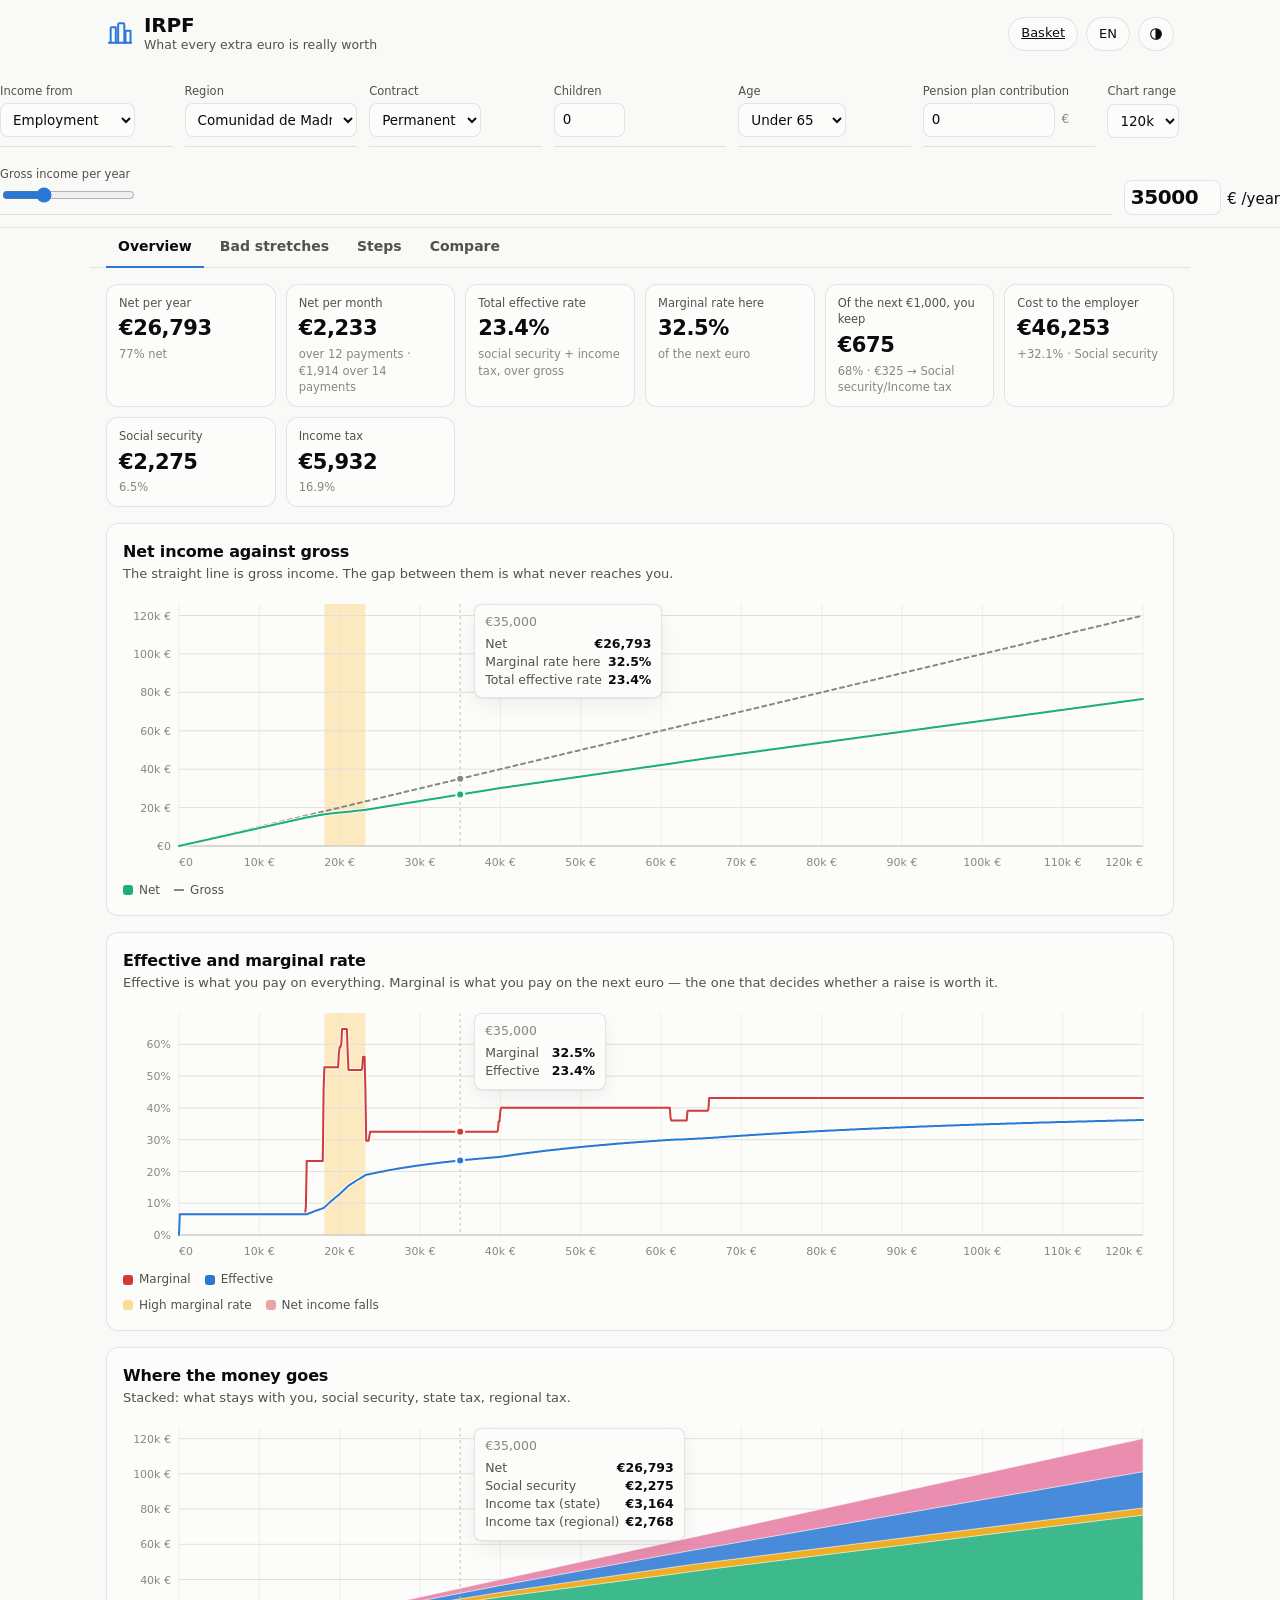
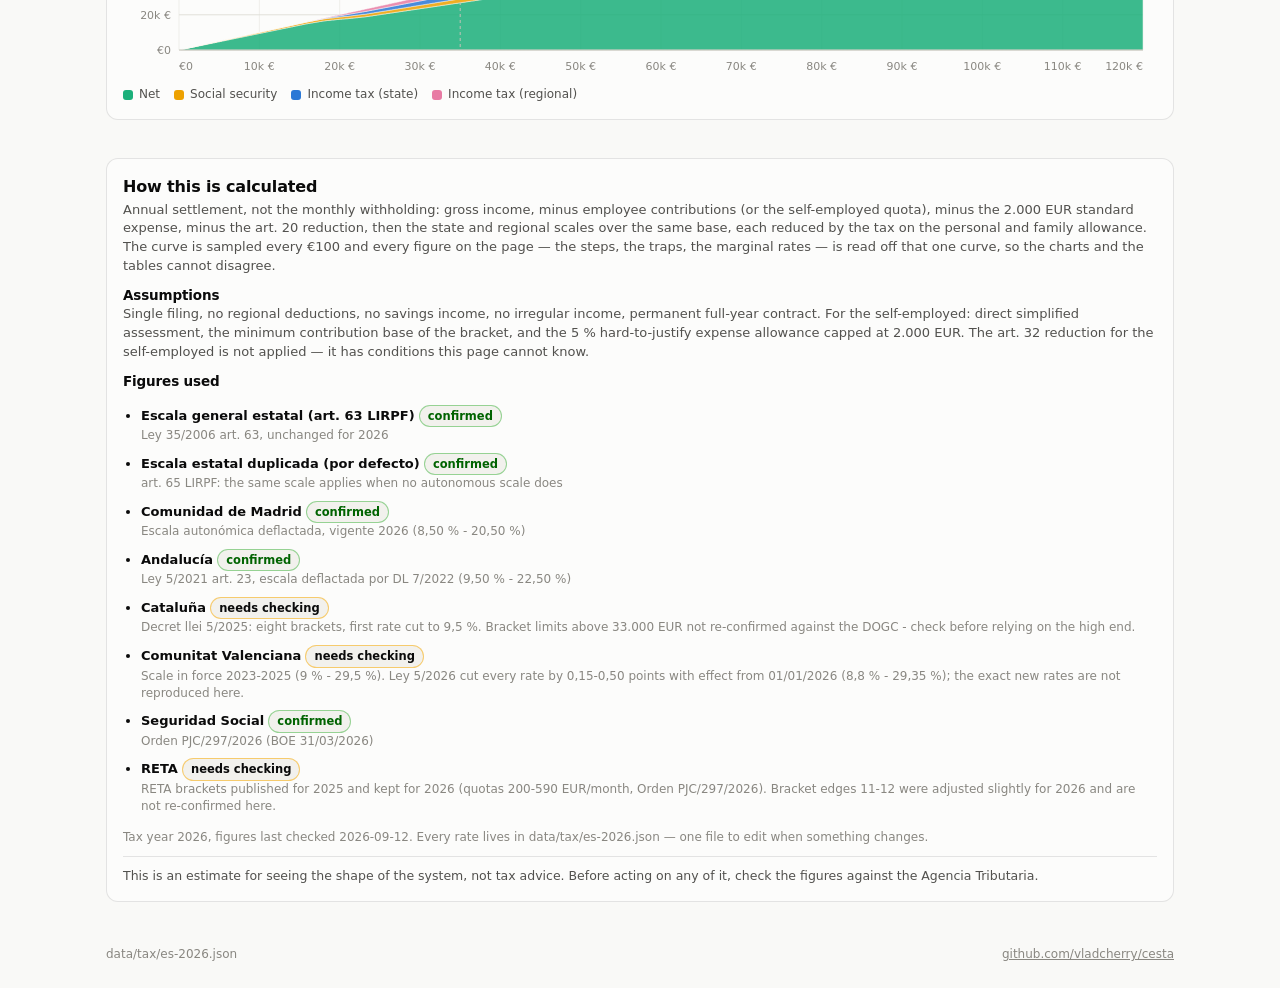
==== irpf.html @ 1f38d9d2 "IRPF: dashboard for what one more euro of income is worth Adds irpf.html next to the basket app: the" ====
<!doctype html>
<html lang="en" data-theme="">
<head>
<meta charset="utf-8">
<meta name="viewport" content="width=device-width, initial-scale=1, viewport-fit=cover">
<title>IRPF · Cesta</title>
<meta name="description" content="Spanish income tax by gross income: effective and marginal rates, the steps, and the stretches where earning more is barely worth it.">
<meta name="color-scheme" content="light dark">
<meta name="theme-color" content="#f9f9f7" media="(prefers-color-scheme: light)">
<meta name="theme-color" content="#0d0d0d" media="(prefers-color-scheme: dark)">
<link rel="icon" href="icons/icon.svg" type="image/svg+xml">
<link rel="stylesheet" href="css/app.css">
<link rel="stylesheet" href="css/irpf.css">
</head>
<body>

<header class="topbar">
  <div class="brand">
    <svg class="mark" viewBox="0 0 24 24" aria-hidden="true" focusable="false">
      <path d="M4 19.5V7.2a1 1 0 0 1 1-1h3.4v13.3M10.4 19.5V3.8a1 1 0 0 1 1-1h3.3a1 1 0 0 1 1 1v15.7M16.7 19.5v-9.2a1 1 0 0 1 1-1H21v10.2"/>
      <path d="M2.5 19.5h19"/>
    </svg>
    <div class="brand-text">
      <h1 data-i18n="tax.title">IRPF</h1>
      <p data-i18n="tax.tagline"></p>
    </div>
  </div>
  <div class="actions">
    <a class="chip" href="./" data-i18n="common.back">Cesta</a>
    <button type="button" id="lang-btn" class="chip" data-i18n-title="common.language">EN</button>
    <button type="button" id="theme-btn" class="chip icon" data-i18n-title="common.themeToggle" aria-label="Theme">
      <svg viewBox="0 0 24 24" aria-hidden="true" focusable="false"><circle cx="12" cy="12" r="8"/><path d="M12 4v16"/><path d="M12 4a8 8 0 0 1 0 16z" class="fill"/></svg>
    </button>
  </div>
</header>

<div class="controls">
  <div id="panel" class="panel"></div>
  <div id="cursor" class="cursor"></div>
</div>

<nav class="tabs" role="tablist" aria-label="Views">
  <button type="button" role="tab" class="tab" data-view="overview" aria-selected="true"></button>
  <button type="button" role="tab" class="tab" data-view="zones" aria-selected="false"></button>
  <button type="button" role="tab" class="tab" data-view="steps" aria-selected="false"></button>
  <button type="button" role="tab" class="tab" data-view="compare" aria-selected="false"></button>
</nav>

<main>
  <section id="view" class="view" role="tabpanel"></section>
  <section id="about" class="view about"></section>
</main>

<footer class="foot">
  <span>data/tax/es-2026.json</span>
  <a href="https://github.com/vladcherry/cesta" rel="noopener">github.com/vladcherry/cesta</a>
</footer>

<script src="js/irpf/i18n.js"></script>
<script src="js/irpf/engine.js"></script>
<script src="js/irpf/analysis.js"></script>
<script src="js/irpf/charts.js"></script>
<script src="js/irpf/app.js"></script>
</body>
</html>
---- css/app.css ----
/* Cesta — one stylesheet, no framework.
   Colour tokens are defined once for light, redefined for dark under both the
   OS media query and the explicit [data-theme] stamp, so the toggle wins both
   ways. Store colours are the validated categorical slots 1-4. */

:root {
  color-scheme: light;

  --page: #f9f9f7;
  --surface-1: #fcfcfb;
  --surface-2: #f2f1ed;
  --text-primary: #0b0b0b;
  --text-secondary: #52514e;
  --muted: #898781;
  --grid: #e1e0d9;
  --baseline: #c3c2b7;
  --border: rgba(11, 11, 11, 0.1);
  --shadow: 0 1px 2px rgba(11, 11, 11, 0.06), 0 8px 24px rgba(11, 11, 11, 0.06);

  --good: #0ca30c;
  --success-text: #006300;
  --critical: #d03b3b;
  --warning: #fab219;

  --store-mercadona: #2a78d6;
  --store-lidl: #eb6834;
  --store-consum: #1baf7a;
  --store-aldi: #eda100;
  --store-other: #e87ba4;

  --radius: 12px;
  --font: system-ui, -apple-system, "Segoe UI", sans-serif;
}

@media (prefers-color-scheme: dark) {
  :root:where(:not([data-theme="light"])) {
    color-scheme: dark;
    --page: #0d0d0d;
    --surface-1: #1a1a19;
    --surface-2: #232322;
    --text-primary: #ffffff;
    --text-secondary: #c3c2b7;
    --muted: #898781;
    --grid: #2c2c2a;
    --baseline: #383835;
    --border: rgba(255, 255, 255, 0.1);
    --shadow: 0 1px 2px rgba(0, 0, 0, 0.5), 0 8px 24px rgba(0, 0, 0, 0.45);
    --success-text: #0ca30c;
    --store-mercadona: #3987e5;
    --store-lidl: #d95926;
    --store-consum: #199e70;
    --store-aldi: #c98500;
    --store-other: #d55181;
  }
}

:root[data-theme="dark"] {
  color-scheme: dark;
  --page: #0d0d0d;
  --surface-1: #1a1a19;
  --surface-2: #232322;
  --text-primary: #ffffff;
  --text-secondary: #c3c2b7;
  --muted: #898781;
  --grid: #2c2c2a;
  --baseline: #383835;
  --border: rgba(255, 255, 255, 0.1);
  --shadow: 0 1px 2px rgba(0, 0, 0, 0.5), 0 8px 24px rgba(0, 0, 0, 0.45);
  --success-text: #0ca30c;
  --store-mercadona: #3987e5;
  --store-lidl: #d95926;
  --store-consum: #199e70;
  --store-aldi: #c98500;
  --store-other: #d55181;
}

* { box-sizing: border-box; }

body {
  margin: 0;
  background: var(--page);
  color: var(--text-primary);
  font-family: var(--font);
  font-size: 15px;
  line-height: 1.45;
  -webkit-text-size-adjust: 100%;
  padding-bottom: env(safe-area-inset-bottom);
}

h1, h2, h3 { margin: 0; font-weight: 620; letter-spacing: -0.01em; }
p { margin: 0; }
a { color: inherit; }

/* --- top bar ------------------------------------------------------------ */

.topbar {
  display: flex;
  align-items: center;
  justify-content: space-between;
  gap: 12px;
  padding: 14px max(16px, env(safe-area-inset-left)) 10px;
  max-width: 1100px;
  margin: 0 auto;
}

.brand { display: flex; align-items: center; gap: 10px; min-width: 0; }
.brand-text h1 { font-size: 20px; line-height: 1.1; }
.brand-text p { font-size: 12.5px; color: var(--text-secondary); }

.mark {
  width: 28px; height: 28px; flex: none;
  fill: none; stroke: var(--store-mercadona); stroke-width: 1.7;
  stroke-linecap: round; stroke-linejoin: round;
}

.actions { display: flex; gap: 8px; flex: none; }

.chip {
  font: inherit;
  font-size: 13px;
  color: var(--text-primary);
  background: var(--surface-1);
  border: 1px solid var(--border);
  border-radius: 999px;
  padding: 6px 12px;
  cursor: pointer;
  min-height: 34px;
}
.chip:hover { background: var(--surface-2); }
.chip:focus-visible, .tab:focus-visible, select:focus-visible, input:focus-visible {
  outline: 2px solid var(--store-mercadona);
  outline-offset: 2px;
}
.chip.icon { padding: 6px 9px; display: inline-flex; align-items: center; }
.chip.icon svg { width: 16px; height: 16px; fill: none; stroke: currentColor; stroke-width: 1.6; }
.chip.icon svg .fill { fill: currentColor; stroke: none; }
.chip[aria-pressed="true"] { background: var(--text-primary); color: var(--page); border-color: var(--text-primary); }

/* --- tabs --------------------------------------------------------------- */

.tabs {
  display: flex;
  gap: 4px;
  padding: 0 max(16px, env(safe-area-inset-left));
  max-width: 1100px;
  margin: 0 auto 10px;
  border-bottom: 1px solid var(--border);
}
.tab {
  font: inherit;
  font-size: 14px;
  font-weight: 560;
  color: var(--text-secondary);
  background: none;
  border: 0;
  border-bottom: 2px solid transparent;
  padding: 8px 12px 9px;
  cursor: pointer;
  margin-bottom: -1px;
}
.tab[aria-selected="true"] { color: var(--text-primary); border-bottom-color: var(--store-mercadona); }

/* --- layout ------------------------------------------------------------- */

main, .banner, .foot {
  max-width: 1100px;
  margin: 0 auto;
  padding: 0 max(16px, env(safe-area-inset-left));
}
.view { padding: 6px 0 32px; display: grid; gap: 16px; }

.banner {
  margin-bottom: 10px;
  font-size: 13px;
  color: var(--text-secondary);
  display: flex;
  align-items: center;
  gap: 8px;
}
.banner .badge { flex: none; }

.card {
  background: var(--surface-1);
  border: 1px solid var(--border);
  border-radius: var(--radius);
  padding: 16px;
}
.card > h2 { font-size: 16px; margin-bottom: 2px; }
.card > .sub { font-size: 13px; color: var(--text-secondary); }

.muted { color: var(--text-secondary); font-size: 13px; }
.tiny { font-size: 12px; color: var(--muted); }

.badge {
  display: inline-flex;
  align-items: center;
  gap: 4px;
  font-size: 11.5px;
  font-weight: 600;
  padding: 2px 8px;
  border-radius: 999px;
  background: var(--surface-2);
  color: var(--text-secondary);
  border: 1px solid var(--border);
  white-space: nowrap;
}
.badge.good { color: var(--success-text); border-color: color-mix(in srgb, var(--good) 40%, transparent); }
.badge.warn { color: var(--text-primary); border-color: color-mix(in srgb, var(--warning) 60%, transparent); }

/* --- basket ranking ----------------------------------------------------- */

.ranking { display: grid; gap: 10px; }

.rank {
  display: grid;
  grid-template-columns: 4px 1fr auto;
  gap: 14px;
  align-items: center;
  background: var(--surface-1);
  border: 1px solid var(--border);
  border-radius: var(--radius);
  padding: 12px 16px 12px 0;
  overflow: hidden;
}
.rank .stripe { align-self: stretch; background: var(--store-color, var(--muted)); }
.rank.best { border-color: color-mix(in srgb, var(--good) 45%, var(--border)); }
.rank .name { display: flex; align-items: center; gap: 8px; flex-wrap: wrap; font-weight: 600; }
.rank .meta { font-size: 12.5px; color: var(--text-secondary); margin-top: 2px; }
.rank .amount { text-align: right; }
.rank .amount b { font-size: 22px; font-weight: 640; letter-spacing: -0.02em; }
.rank .amount .full { display: block; font-size: 11.5px; color: var(--muted); }
.rank.empty .amount b { color: var(--muted); font-size: 16px; }

/* --- items table -------------------------------------------------------- */

.toolbar { display: flex; flex-wrap: wrap; gap: 8px; align-items: center; }
.toolbar input[type="search"], .toolbar select, .field select {
  font: inherit;
  font-size: 13.5px;
  color: var(--text-primary);
  background: var(--surface-1);
  border: 1px solid var(--border);
  border-radius: 8px;
  padding: 7px 10px;
  min-height: 34px;
}
.toolbar input[type="search"] { flex: 1 1 180px; min-width: 140px; }

.table-wrap {
  overflow-x: auto;
  border: 1px solid var(--border);
  border-radius: var(--radius);
  background: var(--surface-1);
}
table { border-collapse: separate; border-spacing: 0; width: 100%; font-size: 13.5px; }
th, td { text-align: left; padding: 9px 12px; border-bottom: 1px solid var(--grid); vertical-align: top; }
thead th {
  position: sticky; top: 0; z-index: 2;
  background: var(--surface-1);
  font-size: 12px; font-weight: 600; color: var(--text-secondary);
  text-transform: uppercase; letter-spacing: 0.04em;
  border-bottom: 1px solid var(--baseline);
  white-space: nowrap;
}
thead th .swatch { margin-right: 6px; }
tbody tr:last-child td { border-bottom: 0; }
tbody tr:hover td { background: var(--surface-2); }
tbody tr { cursor: pointer; }

.col-item { position: sticky; left: 0; z-index: 1; background: var(--surface-1); min-width: 168px; }
thead .col-item { z-index: 3; }
tbody tr:hover .col-item { background: var(--surface-2); }
.col-item .name { font-weight: 560; }
.col-store { min-width: 148px; }

.swatch { display: inline-block; width: 8px; height: 8px; border-radius: 2px; background: var(--store-color, var(--muted)); }

.cell { display: grid; grid-template-columns: 1fr auto; gap: 2px 8px; align-items: center; }
.cell .price { font-variant-numeric: tabular-nums; font-weight: 600; }
.cell .price .per { font-weight: 400; color: var(--text-secondary); font-size: 12px; }
.cell .alt { grid-column: 1; font-size: 11.5px; color: var(--muted); font-variant-numeric: tabular-nums; }
.cell .spark { grid-column: 2; grid-row: 1 / span 3; align-self: center; color: var(--store-color, var(--muted)); }
.cell.na { color: var(--muted); font-size: 12px; }

.cell.best .price { color: var(--text-primary); }
.mark-best {
  display: inline-flex; align-items: center; gap: 3px;
  font-size: 11px; font-weight: 650; color: var(--success-text);
}

.delta { font-size: 11.5px; font-variant-numeric: tabular-nums; color: var(--muted); }
.delta.up { color: var(--critical); }
.delta.down { color: var(--success-text); }

/* --- charts ------------------------------------------------------------- */

.chart-box { position: relative; margin-top: 10px; }
.chart { display: block; width: 100%; overflow: visible; }
.chart .grid { stroke: var(--grid); stroke-width: 1; }
.chart .baseline { stroke: var(--baseline); stroke-width: 1; }
.chart .axis { fill: var(--muted); font-size: 11px; font-family: var(--font); font-variant-numeric: tabular-nums; }
.chart .series-label { fill: var(--text-secondary); font-size: 11.5px; font-family: var(--font); }
.chart .crosshair { stroke: var(--baseline); stroke-width: 1; stroke-dasharray: 3 3; }

.tooltip {
  position: absolute;
  pointer-events: none;
  background: var(--surface-1);
  border: 1px solid var(--border);
  border-radius: 8px;
  box-shadow: var(--shadow);
  padding: 8px 10px;
  font-size: 12.5px;
  min-width: 132px;
}
.tt-date { color: var(--muted); margin-bottom: 4px; }
.tt-row { display: flex; align-items: center; gap: 6px; }
.tt-name { color: var(--text-secondary); margin-right: auto; }
.tt-value { font-variant-numeric: tabular-nums; font-weight: 600; }
.dot { width: 8px; height: 8px; border-radius: 999px; flex: none; }

.legend { display: flex; flex-wrap: wrap; gap: 4px 14px; margin-top: 8px; font-size: 12.5px; color: var(--text-secondary); }
.legend span { display: inline-flex; align-items: center; gap: 6px; }

.range { display: flex; gap: 6px; flex-wrap: wrap; }
.range .chip { padding: 4px 10px; font-size: 12.5px; min-height: 28px; }

/* --- detail sheet ------------------------------------------------------- */

.sheet {
  position: fixed;
  inset: 0;
  background: color-mix(in srgb, var(--page) 72%, transparent);
  backdrop-filter: blur(3px);
  display: flex;
  align-items: flex-end;
  justify-content: center;
  z-index: 20;
}
/* `display:flex` would otherwise beat the hidden attribute and leave an
   invisible sheet swallowing every click. */
.sheet[hidden] { display: none; }
[hidden] { display: none !important; }
.sheet-inner {
  background: var(--surface-1);
  border: 1px solid var(--border);
  border-radius: var(--radius) var(--radius) 0 0;
  box-shadow: var(--shadow);
  width: min(760px, 100%);
  max-height: 92vh;
  overflow-y: auto;
  padding: 16px max(16px, env(safe-area-inset-left)) calc(20px + env(safe-area-inset-bottom));
}
@media (min-width: 720px) {
  .sheet { align-items: center; padding: 24px; }
  .sheet-inner { border-radius: var(--radius); }
}
.sheet-head { display: flex; justify-content: space-between; align-items: flex-start; gap: 12px; margin-bottom: 12px; }
.sheet-head h2 { font-size: 17px; }

.stats { display: grid; grid-template-columns: repeat(auto-fit, minmax(120px, 1fr)); gap: 8px; margin-top: 14px; }
.stat { background: var(--surface-2); border-radius: 10px; padding: 10px 12px; }
.stat .label { font-size: 11.5px; color: var(--text-secondary); display: flex; align-items: center; gap: 6px; }
.stat .value { font-size: 16px; font-weight: 620; font-variant-numeric: tabular-nums; margin-top: 2px; }
.stat .range-text { font-size: 11.5px; color: var(--muted); font-variant-numeric: tabular-nums; }

/* --- info --------------------------------------------------------------- */

.field { display: flex; align-items: center; justify-content: space-between; gap: 12px; padding: 9px 0; border-bottom: 1px solid var(--grid); }
.field:last-child { border-bottom: 0; }
.field .label { font-size: 13.5px; }
.field .hint { font-size: 12px; color: var(--muted); max-width: 46ch; }

.store-list { display: grid; gap: 8px; margin-top: 10px; }
.store-row { display: flex; align-items: center; gap: 8px; font-size: 13.5px; }
.store-row .swatch { width: 10px; height: 10px; }
.store-row .grow { margin-right: auto; }

.foot {
  display: flex;
  justify-content: space-between;
  gap: 12px;
  font-size: 12px;
  color: var(--muted);
  padding-top: 12px;
  padding-bottom: 24px;
}

.empty { text-align: center; padding: 28px 16px; }
.empty h2 { font-size: 17px; margin-bottom: 6px; }
.empty p { color: var(--text-secondary); font-size: 13.5px; max-width: 48ch; margin: 0 auto 14px; }

@media (prefers-reduced-motion: no-preference) {
  .sheet { animation: fade 120ms ease-out; }
  @keyframes fade { from { opacity: 0; } to { opacity: 1; } }
}
---- css/irpf.css ----
/* Tax dashboard. The tokens, cards, chips, tabs and table shell come from
   css/app.css; this file adds only what the dashboard needs: the input panel,
   the KPI grid, the shaded bands on the charts and the zone cards. */

.controls {
  position: sticky;
  top: 0;
  z-index: 3;
  background: color-mix(in srgb, var(--page) 92%, transparent);
  backdrop-filter: blur(8px);
  border-bottom: 1px solid var(--border);
  padding: 10px 16px 12px;
  margin: 0 -16px;
  display: grid;
  gap: 10px;
}

.panel {
  display: grid;
  grid-template-columns: repeat(auto-fit, minmax(150px, 1fr));
  gap: 8px 12px;
}

.field { display: grid; gap: 3px; min-width: 0; }
.field-label { font-size: 11.5px; color: var(--text-secondary); }
.field-note { font-size: 11px; color: var(--muted); }
.field select,
.field input[type="number"] {
  font: inherit;
  font-size: 13.5px;
  padding: 6px 8px;
  color: var(--text-primary);
  background: var(--surface-1);
  border: 1px solid var(--border);
  border-radius: 8px;
  min-width: 0;
  width: 100%;
}
.field .unit { font-size: 12px; color: var(--muted); }
.field.inline { grid-template-columns: 1fr auto; align-items: center; }
.field-input { display: flex; align-items: center; gap: 6px; }
.field-input input { flex: 1 1 auto; }

.chip.small { padding: 2px 8px; font-size: 12px; }

.cursor-row { display: flex; gap: 12px; align-items: end; flex-wrap: wrap; }
.cursor-row .grow { flex: 1 1 240px; }
.cursor-value { display: flex; align-items: baseline; gap: 6px; flex: none; }
.cursor-value input {
  font: inherit;
  font-size: 20px;
  font-weight: 640;
  letter-spacing: -0.02em;
  font-variant-numeric: tabular-nums;
  width: 7ch;
  padding: 2px 6px;
  color: var(--text-primary);
  background: var(--surface-1);
  border: 1px solid var(--border);
  border-radius: 8px;
}
.cursor input[type="range"] {
  width: 100%;
  accent-color: var(--store-mercadona);
}

/* --- KPI grid ----------------------------------------------------------- */

.kpis {
  display: grid;
  grid-template-columns: repeat(auto-fit, minmax(150px, 1fr));
  gap: 10px;
}
.kpi {
  background: var(--surface-1);
  border: 1px solid var(--border);
  border-radius: var(--radius);
  padding: 10px 12px;
  display: grid;
  gap: 2px;
  align-content: start;
}
.kpi-label { font-size: 11.5px; color: var(--text-secondary); }
.kpi b { font-size: 21px; font-weight: 640; letter-spacing: -0.02em; font-variant-numeric: tabular-nums; }
.kpi-note { font-size: 11.5px; color: var(--muted); }
.kpi.warn { border-color: color-mix(in srgb, var(--warning) 55%, var(--border)); }
.kpi.bad { border-color: color-mix(in srgb, var(--critical) 50%, var(--border)); }
.kpi.bad b { color: var(--critical); }

/* --- charts ------------------------------------------------------------- */

.chart .grid.faint { opacity: 0.5; }
.chart .band { pointer-events: none; }
.chart .band-spike { fill: color-mix(in srgb, var(--warning) 26%, transparent); }
.chart .band-trap { fill: color-mix(in srgb, var(--critical) 30%, transparent); }
.chart .mark-line { stroke: var(--baseline); stroke-width: 1; stroke-dasharray: 2 3; }
.chart .mark-label { font-size: 10px; fill: var(--muted); }
.chart .area { stroke: var(--surface-1); stroke-width: 0.5; }

.legend { display: flex; flex-wrap: wrap; gap: 4px 14px; margin-top: 8px; font-size: 12px; color: var(--text-secondary); }
.legend-item { display: inline-flex; align-items: center; gap: 6px; }
.legend .swatch { width: 10px; height: 10px; border-radius: 3px; }
.legend .swatch.dashed { background: transparent !important; border-top: 2px dashed var(--muted); border-radius: 0; height: 0; }
.legend .swatch.band-spike { background: color-mix(in srgb, var(--warning) 45%, transparent); }
.legend .swatch.band-trap { background: color-mix(in srgb, var(--critical) 45%, transparent); }

/* --- zones -------------------------------------------------------------- */

.zones { display: grid; gap: 10px; }
.zone {
  border: 1px solid var(--border);
  border-left-width: 3px;
  border-radius: var(--radius);
  padding: 10px 12px;
  background: var(--surface-2);
  display: grid;
  gap: 6px;
  justify-items: start;
}
.zone.trap { border-left-color: var(--critical); }
.zone.spike { border-left-color: var(--warning); }
.zone h3 { font-size: 14.5px; }
.zone p { font-size: 13px; }
.zone .why { color: var(--text-secondary); font-size: 12.5px; }

.sweet { display: grid; gap: 6px; padding-left: 18px; font-size: 13px; }
.sweet li { list-style: disc; }

/* --- steps table -------------------------------------------------------- */

table.steps { width: 100%; border-collapse: collapse; font-size: 13px; }
table.steps th, table.steps td { padding: 7px 10px; text-align: left; white-space: nowrap; }
table.steps thead th { font-size: 11.5px; color: var(--text-secondary); font-weight: 560; border-bottom: 1px solid var(--border); }
table.steps tbody tr { border-bottom: 1px solid var(--grid); }
table.steps td.num { text-align: right; font-variant-numeric: tabular-nums; }
table.steps td.strong { font-weight: 640; }
table.steps td.reason { white-space: normal; color: var(--text-secondary); font-size: 12.5px; min-width: 180px; }
table.steps tr.warn td.strong { color: color-mix(in srgb, var(--warning) 70%, var(--text-primary)); }
table.steps tr.bad td.strong { color: var(--critical); }

/* --- about -------------------------------------------------------------- */

.about h3 { font-size: 13.5px; margin-top: 10px; }
.sources { display: grid; gap: 8px; padding-left: 18px; font-size: 13px; }
.sources li { list-style: disc; }
.tiny.block { display: block; color: var(--muted); }
.disclaimer {
  margin-top: 10px;
  font-size: 12.5px;
  color: var(--text-secondary);
  border-top: 1px solid var(--border);
  padding-top: 10px;
}

@media (max-width: 520px) {
  .controls { padding: 8px 12px 10px; margin: 0 -12px; }
  .cursor-value input { font-size: 18px; }
}
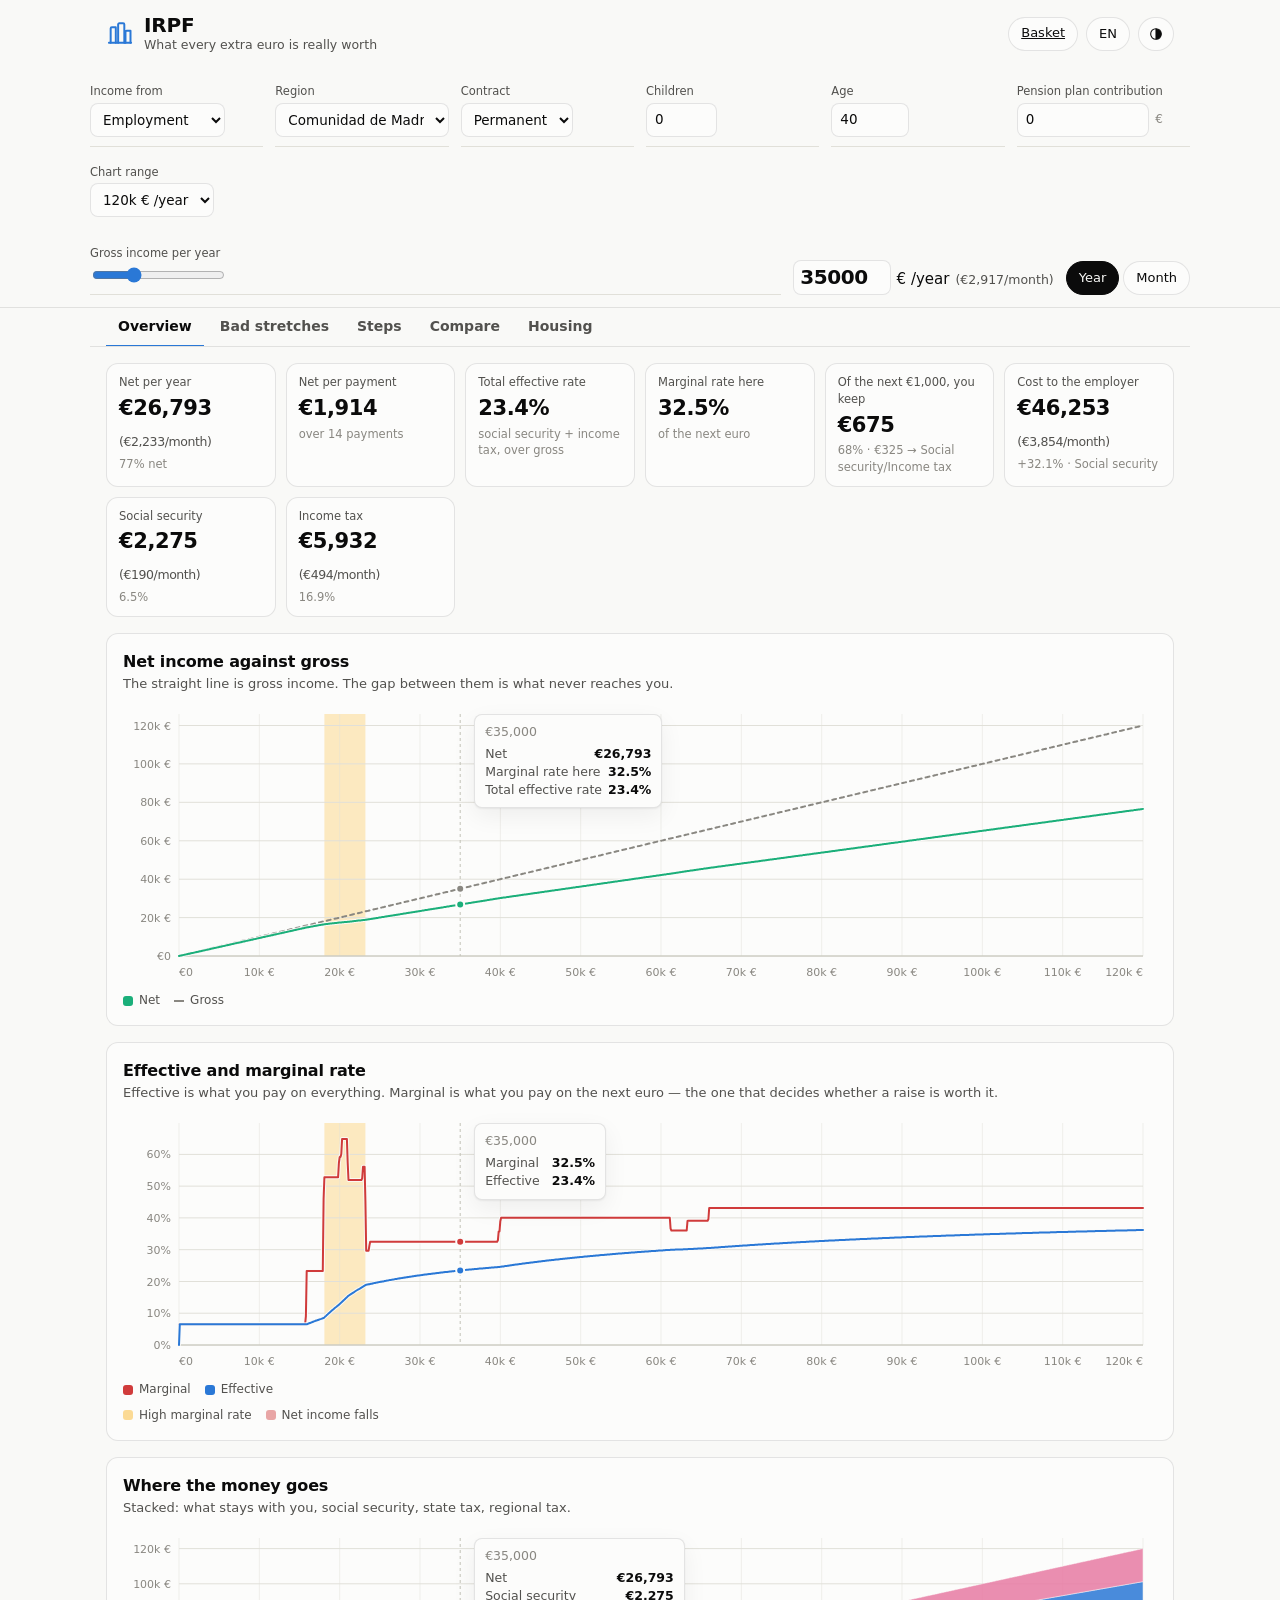
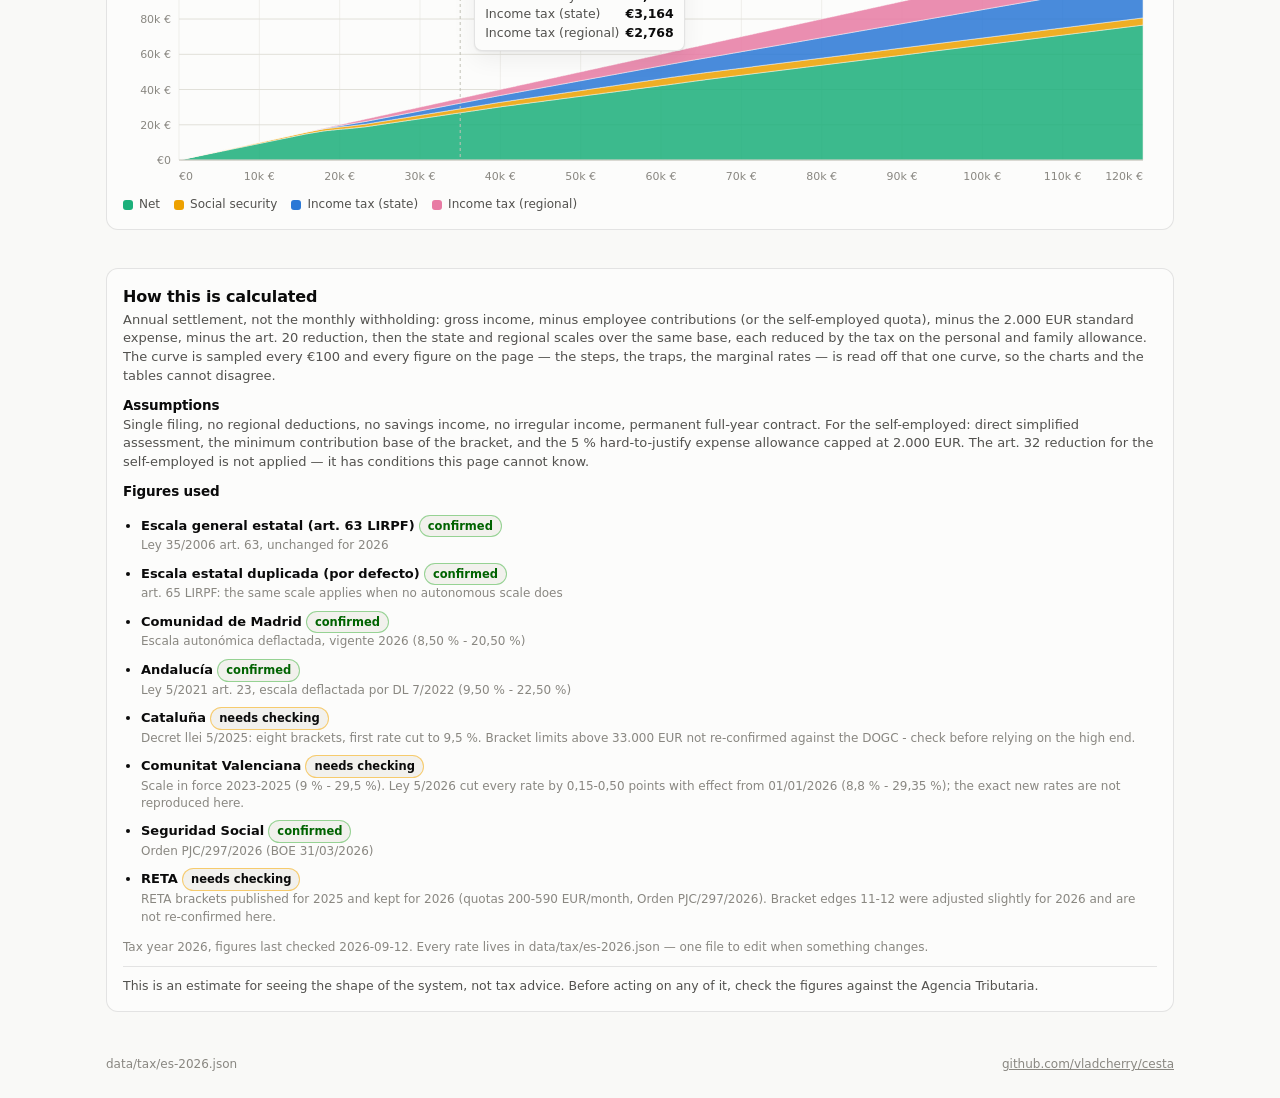
==== commit 113edc6a: "IRPF: what the net income reaches in housing, and Russian A Housing tab, sized the way a bank sizes " ====
--- a/irpf.html
+++ b/irpf.html
@@ -44,6 +44,7 @@
   <button type="button" role="tab" class="tab" data-view="zones" aria-selected="false"></button>
   <button type="button" role="tab" class="tab" data-view="steps" aria-selected="false"></button>
   <button type="button" role="tab" class="tab" data-view="compare" aria-selected="false"></button>
+  <button type="button" role="tab" class="tab" data-view="housing" aria-selected="false"></button>
 </nav>
 
 <main>
--- a/css/irpf.css
+++ b/css/irpf.css
@@ -9,14 +9,15 @@
   background: color-mix(in srgb, var(--page) 92%, transparent);
   backdrop-filter: blur(8px);
   border-bottom: 1px solid var(--border);
-  padding: 10px 16px 12px;
-  margin: 0 -16px;
-  display: grid;
-  gap: 10px;
+  padding: 10px max(16px, env(safe-area-inset-left)) 12px;
 }
+
+/* The bar spans the window; its contents line up with main. */
+.controls > * { max-width: 1100px; margin: 0 auto; }
 
 .panel {
   display: grid;
+  margin-bottom: 10px;
   grid-template-columns: repeat(auto-fit, minmax(150px, 1fr));
   gap: 8px 12px;
 }
@@ -44,14 +45,19 @@
 .chip.small { padding: 2px 8px; font-size: 12px; }
 
 .cursor-row { display: flex; gap: 12px; align-items: end; flex-wrap: wrap; }
-.cursor-row .grow { flex: 1 1 240px; }
+.cursor-row .grow { flex: 1 1 240px; order: -1; }
 .cursor-value { display: flex; align-items: baseline; gap: 6px; flex: none; }
+#panel-toggle { display: none; flex: none; }
+.period { display: flex; gap: 4px; flex: none; }
 .cursor-value input {
   font: inherit;
   font-size: 20px;
   font-weight: 640;
   letter-spacing: -0.02em;
   font-variant-numeric: tabular-nums;
+  /* No spinners: they eat two characters of a field sized to the digits. */
+  appearance: textfield;
+  -moz-appearance: textfield;
   width: 7ch;
   padding: 2px 6px;
   color: var(--text-primary);
@@ -59,6 +65,9 @@
   border: 1px solid var(--border);
   border-radius: 8px;
 }
+.cursor-value input::-webkit-outer-spin-button,
+.cursor-value input::-webkit-inner-spin-button { -webkit-appearance: none; margin: 0; }
+
 .cursor input[type="range"] {
   width: 100%;
   accent-color: var(--store-mercadona);
@@ -82,6 +91,9 @@
 }
 .kpi-label { font-size: 11.5px; color: var(--text-secondary); }
 .kpi b { font-size: 21px; font-weight: 640; letter-spacing: -0.02em; font-variant-numeric: tabular-nums; }
+/* The monthly equivalent rides along with the annual figure, subordinate to it. */
+.kpi b small, table.steps small { font-size: 12.5px; font-weight: 500; color: var(--text-secondary); white-space: nowrap; }
+.cursor-month { font-size: 12.5px; color: var(--text-secondary); font-variant-numeric: tabular-nums; }
 .kpi-note { font-size: 11.5px; color: var(--muted); }
 .kpi.warn { border-color: color-mix(in srgb, var(--warning) 55%, var(--border)); }
 .kpi.bad { border-color: color-mix(in srgb, var(--critical) 50%, var(--border)); }
@@ -105,6 +117,15 @@
 .legend .swatch.band-trap { background: color-mix(in srgb, var(--critical) 45%, transparent); }
 
 /* --- zones -------------------------------------------------------------- */
+
+/* Five tabs do not fit a phone; let them scroll rather than shrink. */
+.tabs { overflow-x: auto; scrollbar-width: none; }
+.tabs::-webkit-scrollbar { display: none; }
+.tab { white-space: nowrap; }
+
+/* The housing settings live inside their view, not in the header bar: they
+   only matter on this one tab. */
+.housing-settings { margin-bottom: 14px; padding-bottom: 12px; border-bottom: 1px solid var(--border); }
 
 .zones { display: grid; gap: 10px; }
 .zone {
@@ -152,7 +173,23 @@
   padding-top: 10px;
 }
 
+/* Phone: the settings collapse, and the income row becomes one line —
+   value, slider, and the button that brings the settings back. */
+@media (max-width: 720px) {
+  #panel-toggle { display: inline-flex; }
+  .controls.collapsed .panel { display: none; }
+  .controls .panel { max-height: 52vh; overflow-y: auto; }
+  /* Value and slider on one line, the two switches under them: four controls
+     side by side on a 390px screen would squeeze the slider to nothing. */
+  .cursor-row { flex-wrap: wrap; gap: 8px 10px; align-items: center; }
+  .cursor-row .grow { order: 0; flex: 1 1 120px; }
+  .period, #panel-toggle { order: 1; }
+  .period .chip, #panel-toggle { padding: 4px 10px; font-size: 12.5px; }
+  .cursor-row .field-label { display: none; }
+  .cursor-value input { width: 7ch; font-size: 17px; padding: 3px 5px; }
+  .cursor-value .per { display: none; }
+}
+
 @media (max-width: 520px) {
-  .controls { padding: 8px 12px 10px; margin: 0 -12px; }
-  .cursor-value input { font-size: 18px; }
+  .controls { padding: 8px 12px 10px; }
 }
